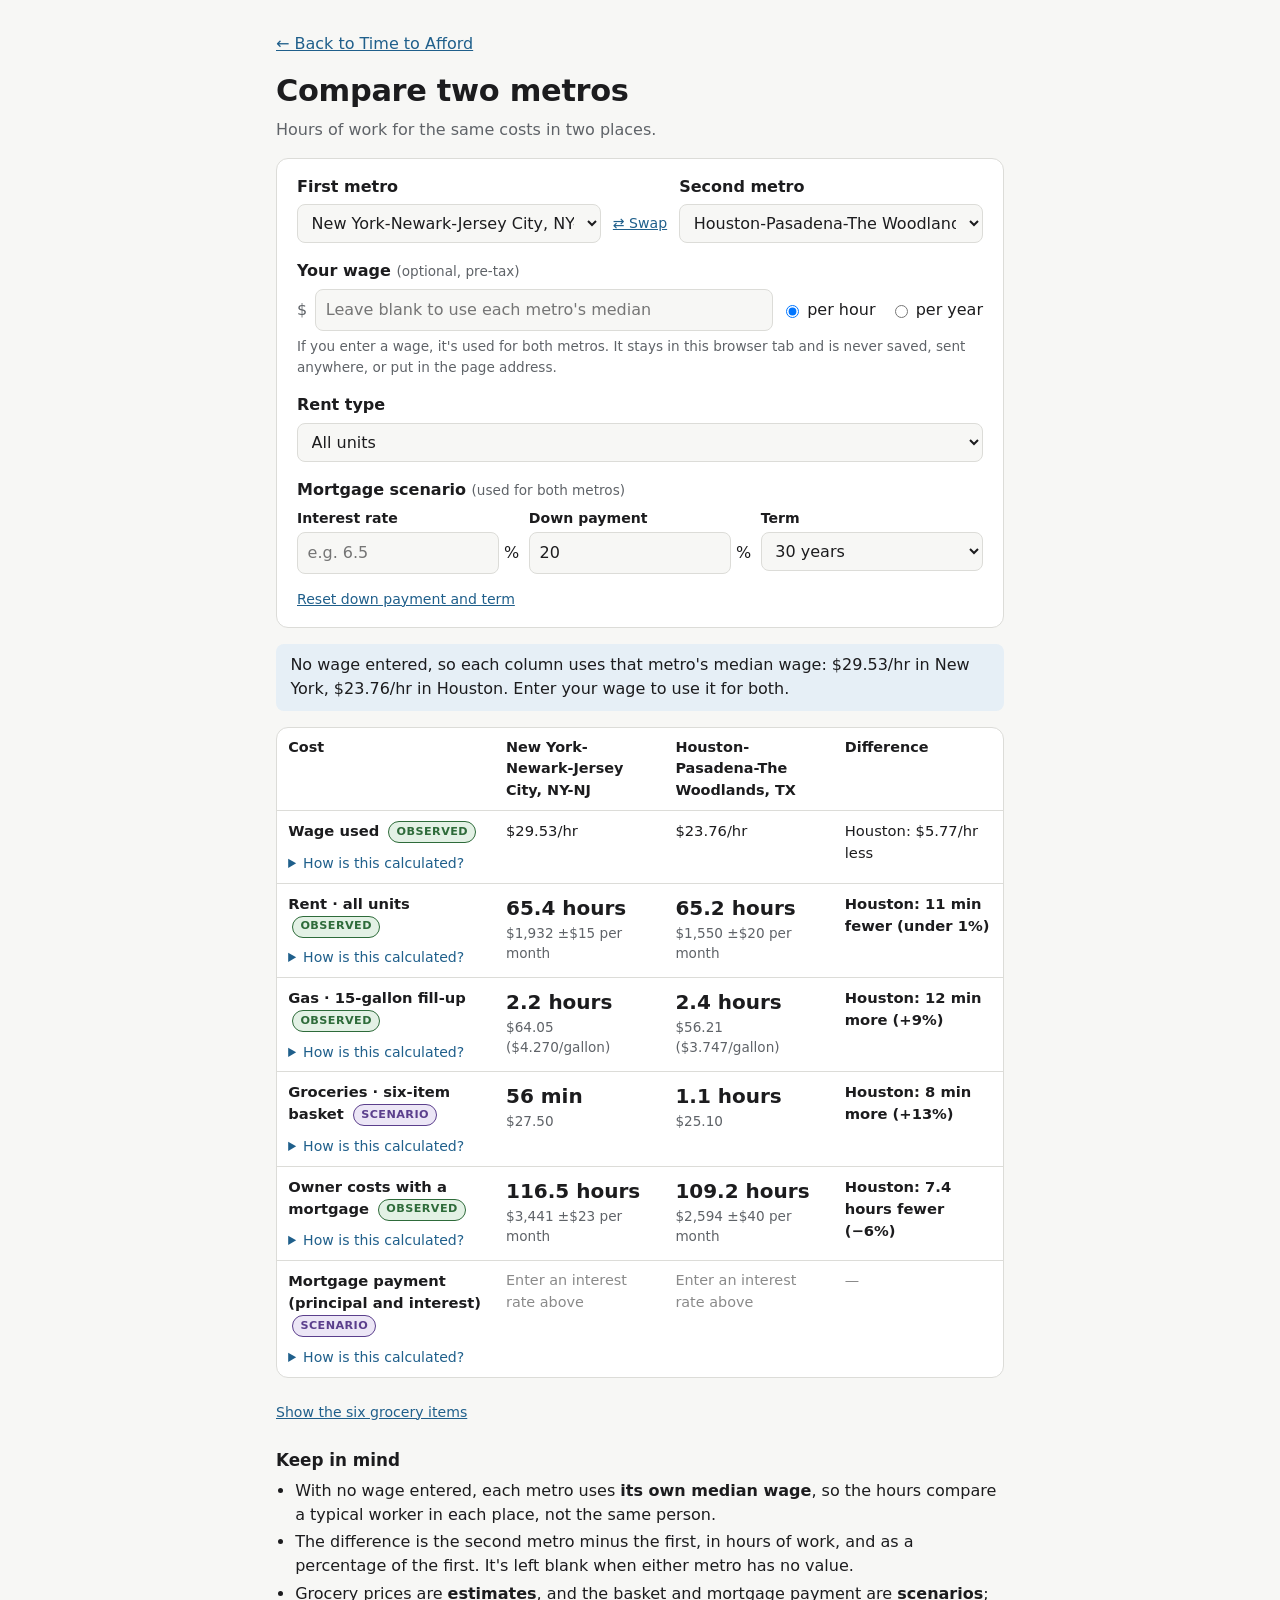
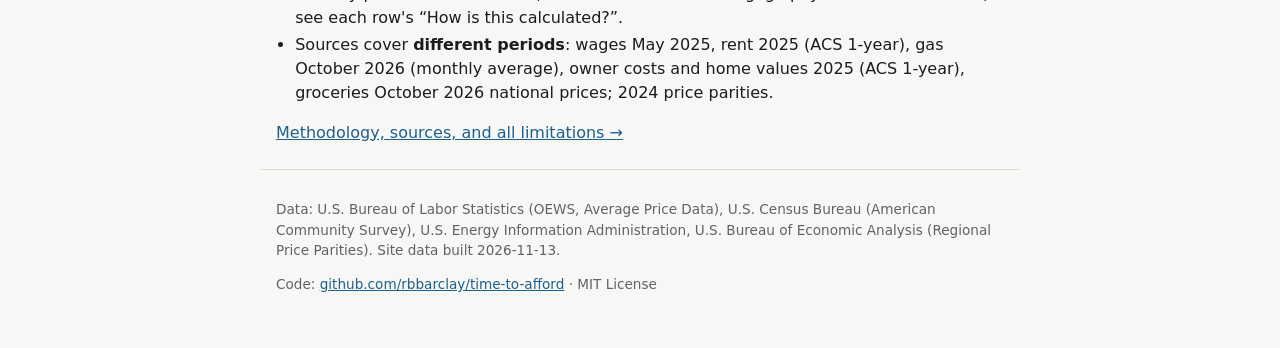
==== web/compare.html @ b3056f2d "Add two-metro comparison page (comparison view, part 2) compare.html shows wage, rent, gas, grocery " ====
<!doctype html>
<html lang="en">
<head>
  <meta charset="utf-8">
  <meta name="viewport" content="width=device-width, initial-scale=1">
  <title>Compare two metros · Time to Afford</title>
  <meta name="description" content="Compare the hours of work it takes to afford rent, gas, groceries, and a home in two U.S. metro areas.">
  <link rel="stylesheet" href="styles.css">
  <script type="module" src="compare.js"></script>
</head>
<body>
  <header class="site-header">
    <p class="back"><a href="./">← Back to Time to Afford</a></p>
    <h1>Compare two metros</h1>
    <p class="tagline">Hours of work for the same costs in two places.</p>
  </header>

  <main>
    <!-- Not a <form> and inputs have no name attribute: nothing can be submitted or placed in a URL. -->
    <section class="controls" aria-label="Inputs">
      <div class="pair-row">
        <div class="field">
          <label for="metro-a">First metro</label>
          <select id="metro-a" disabled><option>Loading metros…</option></select>
        </div>
        <button type="button" id="swap" class="link-button" aria-label="Swap the two metros">⇄ Swap</button>
        <div class="field">
          <label for="metro-b">Second metro</label>
          <select id="metro-b" disabled><option>Loading metros…</option></select>
        </div>
      </div>

      <div class="field">
        <label for="wage">Your wage <span class="hint">(optional, pre-tax)</span></label>
        <div class="wage-row">
          <span class="prefix" aria-hidden="true">$</span>
          <input id="wage" type="text" inputmode="decimal" autocomplete="off" spellcheck="false"
                 placeholder="Leave blank to use each metro's median" aria-describedby="wage-help wage-error">
          <fieldset class="unit" aria-label="Wage period">
            <label><input type="radio" id="unit-hour" checked> per hour</label>
            <label><input type="radio" id="unit-year"> per year</label>
          </fieldset>
        </div>
        <p id="wage-error" class="error" role="alert" hidden></p>
        <p id="wage-help" class="hint">If you enter a wage, it's used for both metros. It stays in this browser tab and
          is never saved, sent anywhere, or put in the page address.</p>
      </div>

      <div class="field">
        <label for="rent-measure">Rent type</label>
        <select id="rent-measure" disabled></select>
      </div>

      <div class="field">
        <span class="field-label">Mortgage scenario <span class="hint">(used for both metros)</span></span>
        <div class="mort-fields">
          <div class="field">
            <label for="mort-rate">Interest rate</label>
            <div class="suffix-row"><input id="mort-rate" type="text" inputmode="decimal" autocomplete="off"
              spellcheck="false" placeholder="e.g. 6.5" aria-describedby="mort-error"><span aria-hidden="true">%</span></div>
          </div>
          <div class="field">
            <label for="mort-down">Down payment</label>
            <div class="suffix-row"><input id="mort-down" type="text" inputmode="decimal" autocomplete="off"
              spellcheck="false" aria-describedby="mort-error"><span aria-hidden="true">%</span></div>
          </div>
          <div class="field">
            <label for="mort-term">Term</label>
            <select id="mort-term">
              <option value="10">10 years</option><option value="15">15 years</option>
              <option value="20">20 years</option><option value="30">30 years</option>
            </select>
          </div>
        </div>
        <p id="mort-error" class="error" role="alert" hidden></p>
        <button type="button" id="mort-reset" class="link-button">Reset down payment and term</button>
      </div>
    </section>

    <p id="wage-note" class="wage-used" aria-live="polite"></p>

    <section aria-label="Comparison" aria-live="polite">
      <div class="compare-wrap">
        <table class="compare">
          <thead>
            <tr><th scope="col">Cost</th><th scope="col" id="head-a">First metro</th>
              <th scope="col" id="head-b">Second metro</th><th scope="col">Difference</th></tr>
          </thead>
          <tbody id="rows"></tbody>
          <tbody id="item-rows" class="item-rows" hidden></tbody>
        </table>
      </div>
      <p><button type="button" id="toggle-items" class="link-button" aria-controls="item-rows" aria-expanded="false">
        Show the six grocery items</button></p>
    </section>

    <section class="limits" aria-labelledby="limits-h">
      <h2 id="limits-h">Keep in mind</h2>
      <ul>
        <li>With no wage entered, each metro uses <strong>its own median wage</strong>, so the hours compare a typical
          worker in each place, not the same person.</li>
        <li>The difference is the second metro minus the first, in hours of work, and as a percentage of the first.
          It's left blank when either metro has no value.</li>
        <li>Grocery prices are <strong>estimates</strong>, and the basket and mortgage payment are
          <strong>scenarios</strong>; see each row's “How is this calculated?”.</li>
        <li>Sources cover <strong>different periods</strong>: <span id="periods">…</span>.</li>
      </ul>
      <p><a href="methodology.html">Methodology, sources, and all limitations →</a></p>
    </section>
  </main>

  <footer class="site-footer">
    <p>Data: U.S. Bureau of Labor Statistics (OEWS, Average Price Data), U.S. Census Bureau (American Community
      Survey), U.S. Energy Information Administration, U.S. Bureau of Economic Analysis (Regional Price Parities).
      <span id="built"></span></p>
    <p>Code: <a href="https://github.com/rbbarclay/time-to-afford">github.com/rbbarclay/time-to-afford</a> · MIT License</p>
  </footer>
</body>
</html>
---- web/styles.css ----
:root {
  --bg: #f7f7f5;
  --surface: #ffffff;
  --text: #1c1c1e;
  --muted: #5f6368;
  --border: #dcdcd8;
  --accent: #1f5f8b;
  --accent-soft: #e6eff6;
  --error: #b3261e;
  --missing: #8a8a8a;
  color-scheme: light;
}
@media (prefers-color-scheme: dark) {
  :root {
    --bg: #141517;
    --surface: #1e1f22;
    --text: #ececec;
    --muted: #a3a6ab;
    --border: #34363a;
    --accent: #7cb7e3;
    --accent-soft: #1f2d38;
    --error: #f2948c;
    --missing: #8c8f94;
    color-scheme: dark;
  }
}

* { box-sizing: border-box; }
body {
  margin: 0;
  background: var(--bg);
  color: var(--text);
  font: 16px/1.5 system-ui, -apple-system, "Segoe UI", Roboto, sans-serif;
}
main, .site-header, .site-footer { max-width: 760px; margin: 0 auto; padding: 0 1rem; }
a { color: var(--accent); }
[hidden] { display: none !important; }

.site-header { padding-block: 2rem 1rem; }
.site-header h1 { margin: 0; font-size: 1.9rem; letter-spacing: -0.01em; }
.tagline { margin: .25rem 0 0; color: var(--muted); }

.controls {
  background: var(--surface);
  border: 1px solid var(--border);
  border-radius: 12px;
  padding: 1rem 1.25rem;
  display: grid;
  gap: 1rem;
}
.field > label { display: block; font-weight: 600; margin-bottom: .35rem; }
.hint { color: var(--muted); font-size: .85rem; font-weight: 400; margin: .35rem 0 0; }
select, input[type="text"] {
  font: inherit;
  color: inherit;
  background: var(--bg);
  border: 1px solid var(--border);
  border-radius: 8px;
  padding: .5rem .6rem;
  width: 100%;
}
select:focus, input:focus { outline: 2px solid var(--accent); outline-offset: 1px; }
.wage-row { display: flex; align-items: center; gap: .5rem; flex-wrap: wrap; }
.wage-row .prefix { color: var(--muted); }
.wage-row input[type="text"] { flex: 1 1 14rem; width: auto; }
.unit { border: 0; margin: 0; padding: 0; display: flex; gap: .9rem; }
.unit label { display: flex; align-items: center; gap: .3rem; font-weight: 400; white-space: nowrap; }
.error { color: var(--error); font-size: .9rem; margin: .35rem 0 0; }

.wage-used {
  margin: 1rem 0;
  padding: .6rem .9rem;
  background: var(--accent-soft);
  border-radius: 8px;
}

.cards { display: grid; grid-template-columns: repeat(auto-fit, minmax(260px, 1fr)); gap: 1rem; }
.card {
  background: var(--surface);
  border: 1px solid var(--border);
  border-radius: 12px;
  padding: 1rem 1.25rem;
}
.card h2 { margin: 0 0 .5rem; font-size: 1rem; text-transform: uppercase; letter-spacing: .06em; color: var(--muted); }
.card-sub { text-transform: none; letter-spacing: 0; font-weight: 400; }
.big { margin: 0; font-size: 2.2rem; font-weight: 700; line-height: 1.1; font-variant-numeric: tabular-nums; }
.big.small { font-size: 1.5rem; }
.per { margin: .1rem 0 0; color: var(--muted); }
.gas-pair { display: flex; gap: 1.5rem; flex-wrap: wrap; align-items: flex-end; }
.inputs { margin: .9rem 0 0; font-variant-numeric: tabular-nums; }
.source { margin: .35rem 0 0; color: var(--muted); font-size: .85rem; }
.card.is-missing .big { color: var(--missing); font-size: 1.4rem; }

.limits { margin: 1.5rem 0; }
.limits h2 { font-size: 1.05rem; margin-bottom: .4rem; }
.limits ul { margin: 0; padding-left: 1.2rem; }
.limits li { margin: .2rem 0; }

/* Methodology page */
.back { margin: 0 0 .75rem; }
.toc { margin: 0 0 1rem; font-size: .95rem; color: var(--muted); }
.prose section { margin: 0 0 1.75rem; }
.prose h2 { font-size: 1.35rem; margin: 0 0 .5rem; padding-top: .5rem; }
.prose h3 { font-size: 1.05rem; margin: 1rem 0 .3rem; }
.prose ul { padding-left: 1.2rem; }
.prose li { margin: .3rem 0; }
.example {
  background: var(--accent-soft);
  border-radius: 8px;
  padding: .7rem .9rem;
  font-variant-numeric: tabular-nums;
}
.table-wrap { overflow-x: auto; border: 1px solid var(--border); border-radius: 10px; background: var(--surface); }
table { border-collapse: collapse; width: 100%; min-width: 620px; font-size: .92rem; }
th, td { text-align: left; vertical-align: top; padding: .55rem .7rem; border-bottom: 1px solid var(--border); }
thead th { color: var(--muted); font-weight: 600; font-size: .82rem; text-transform: uppercase; letter-spacing: .04em; }
tbody tr:last-child th, tbody tr:last-child td { border-bottom: 0; }

.site-footer { color: var(--muted); font-size: .85rem; padding-block: 1rem 2.5rem; border-top: 1px solid var(--border); margin-top: 1rem; }

/* Value tiers and method details (step 6) */
:root { --observed: #2e6b3a; --observed-bg: #e3f1e5; --estimated: #8a5a00; --estimated-bg: #fbf0d9;
  --scenario: #5b3f8c; --scenario-bg: #ece6f6; }
@media (prefers-color-scheme: dark) {
  :root { --observed: #9fd8a9; --observed-bg: #1f3324; --estimated: #f0c674; --estimated-bg: #3a2f17;
    --scenario: #c7b3ee; --scenario-bg: #2c2440; }
}
.tier {
  display: inline-block; vertical-align: middle; margin-left: .25rem;
  font-size: .7rem; font-weight: 600; letter-spacing: .04em; text-transform: uppercase;
  padding: .1rem .45rem; border-radius: 999px; border: 1px solid currentColor; cursor: help;
}
.tier-observed { color: var(--observed); background: var(--observed-bg); }
.tier-estimated { color: var(--estimated); background: var(--estimated-bg); }
.tier-scenario { color: var(--scenario); background: var(--scenario-bg); }
.wage-used p { margin: 0; }
.method { margin: .6rem 0 0; font-size: .88rem; }
.method summary { cursor: pointer; color: var(--accent); }
.method > div { margin-top: .4rem; padding: .5rem .7rem; border-left: 3px solid var(--border); }
.method p { margin: 0 0 .3rem; }
.method ul { margin: 0 0 .3rem; padding-left: 1.1rem; overflow-wrap: anywhere; }
.method-entry + .method-entry { margin-top: .6rem; }

.card.wide { grid-column: 1 / -1; }
.card h3 { margin: 0 0 .4rem; font-size: .95rem; }
.scenario {
  margin-top: 1rem; padding: .8rem 1rem; border-radius: 10px;
  border: 1px dashed var(--scenario); background: var(--surface);
}
.assumptions { margin: .2rem 0 0; padding-left: 1.1rem; font-size: .88rem; }
.table-wrap.compact table { min-width: 0; }
.table-wrap.compact td { font-variant-numeric: tabular-nums; white-space: nowrap; }
.home-grid { display: grid; grid-template-columns: repeat(auto-fit, minmax(260px, 1fr)); gap: 1rem; align-items: start; }
.home-grid .scenario { margin-top: 0; }
.mort-fields { display: grid; grid-template-columns: repeat(auto-fit, minmax(7rem, 1fr)); gap: .6rem; margin: .4rem 0; }
.mort-fields .field > label { font-size: .88rem; margin-bottom: .2rem; }
.suffix-row { display: flex; align-items: center; gap: .3rem; }
.suffix-row input { flex: 1; min-width: 0; }
.link-button { background: none; border: 0; padding: 0; margin-top: .5rem; font: inherit; font-size: .88rem;
  color: var(--accent); text-decoration: underline; cursor: pointer; }

/* Comparison page */
.field-label { display: block; font-weight: 600; margin-bottom: .35rem; }
.pair-row { display: grid; grid-template-columns: 1fr auto 1fr; gap: .75rem; align-items: end; }
.pair-row .link-button { margin: 0 0 .6rem; white-space: nowrap; }
.compare-wrap { background: var(--surface); border: 1px solid var(--border); border-radius: 12px; }
table.compare { min-width: 0; table-layout: fixed; }
table.compare thead th:first-child { width: 30%; }
table.compare thead th { text-transform: none; letter-spacing: 0; font-size: .9rem; color: var(--text); }
table.compare tbody th { font-weight: 600; }
table.compare tbody th .method { font-weight: 400; }
.cmp-hours { display: block; font-size: 1.25rem; font-weight: 700; font-variant-numeric: tabular-nums; }
.cmp-cost { display: block; color: var(--muted); font-size: .85rem; font-variant-numeric: tabular-nums; }
table.compare td.is-missing { color: var(--missing); font-size: .9rem; }
.diff-more, .diff-less { font-weight: 600; }
.item-rows th, .item-rows td { font-size: .9rem; }
.item-rows th { padding-left: 1.4rem; font-weight: 400; }
.item-rows .cmp-hours { font-size: 1rem; }
.nav-links { margin: .6rem 0 0; }

@media (max-width: 620px) {
  .pair-row { grid-template-columns: 1fr; }
  .pair-row .link-button { justify-self: start; margin: 0; }
  table.compare, table.compare tbody, table.compare tr, table.compare th, table.compare td { display: block; width: 100%; }
  table.compare thead { position: absolute; width: 1px; height: 1px; overflow: hidden; clip: rect(0 0 0 0); }
  table.compare tr { border-bottom: 1px solid var(--border); padding: .4rem 0; }
  table.compare tbody th, table.compare td { border: 0; padding: .3rem .8rem; }
  table.compare td::before { content: attr(data-label); display: block; color: var(--muted); font-size: .75rem;
    text-transform: uppercase; letter-spacing: .04em; }
  .item-rows th { padding-left: .8rem; }
}
.item-rows tr.items-head th { padding-left: .7rem; font-weight: 600; background: var(--bg); border-top: 2px solid var(--border); }
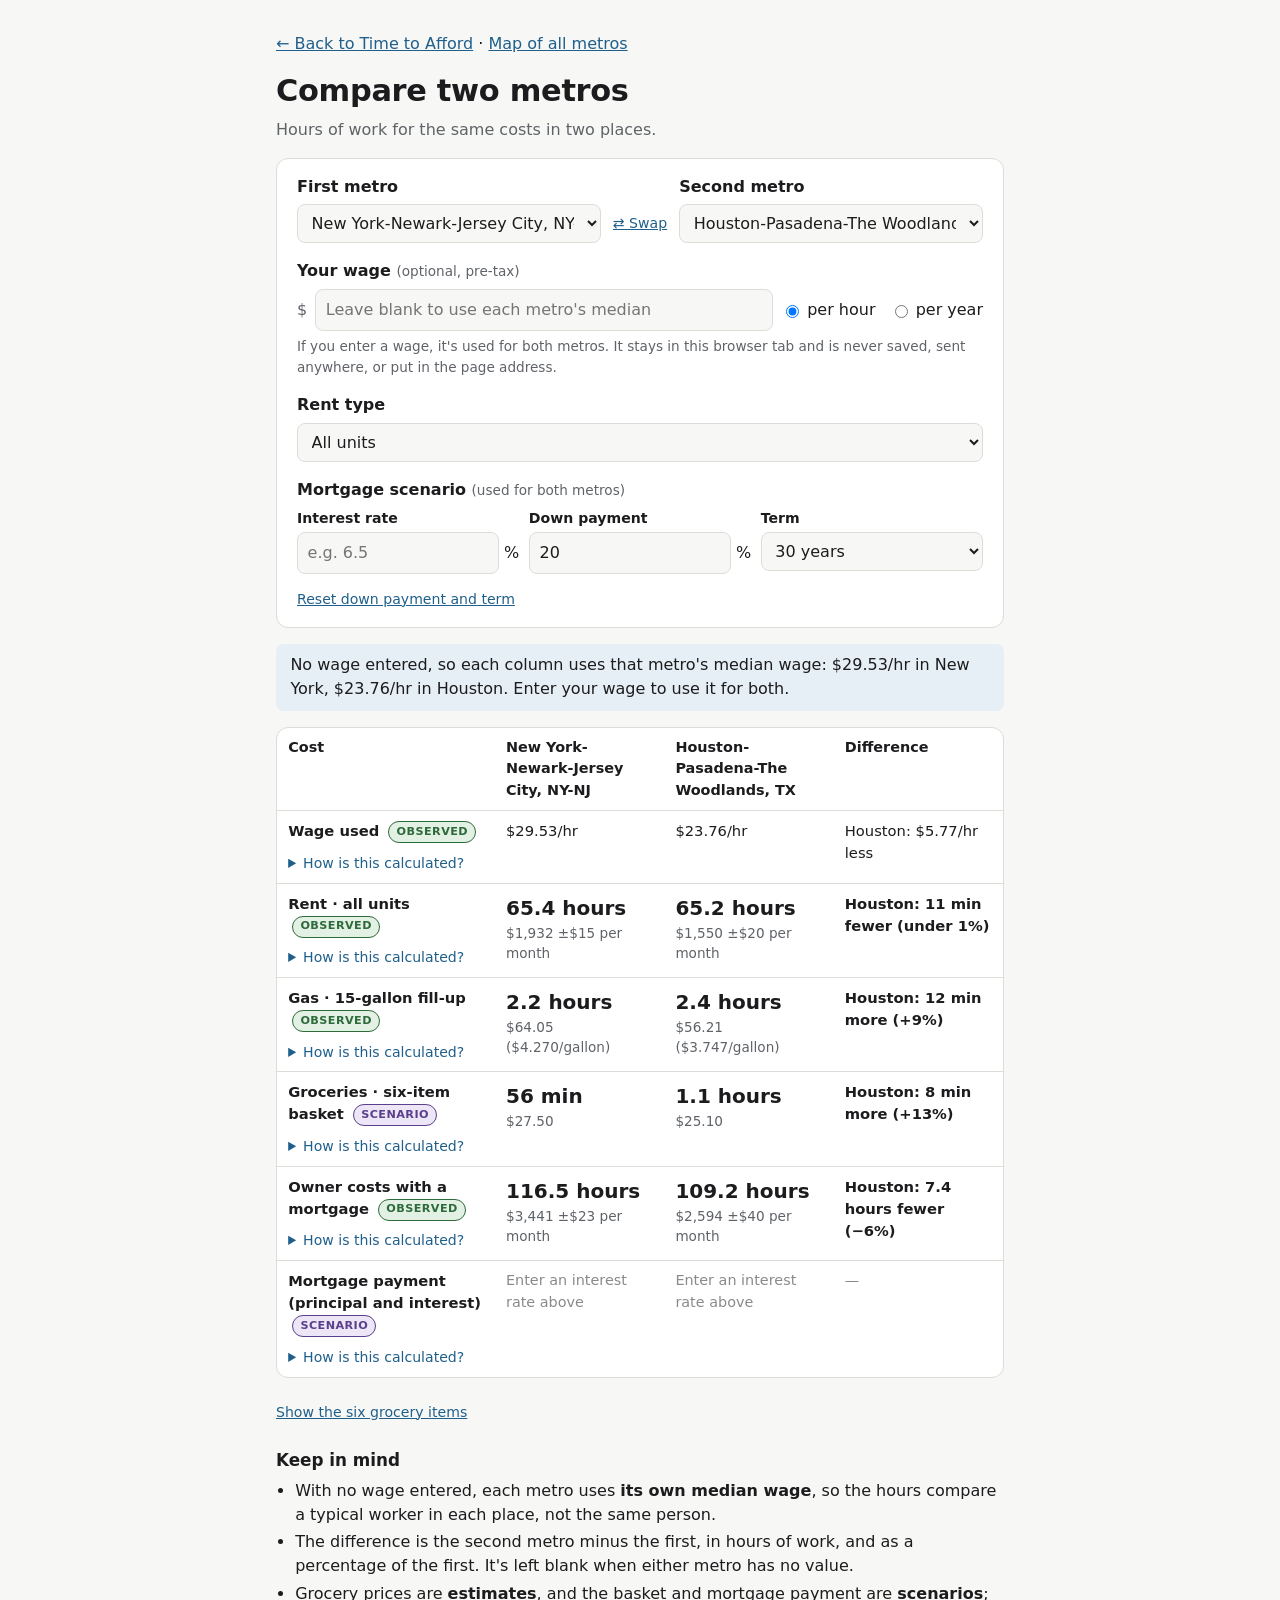
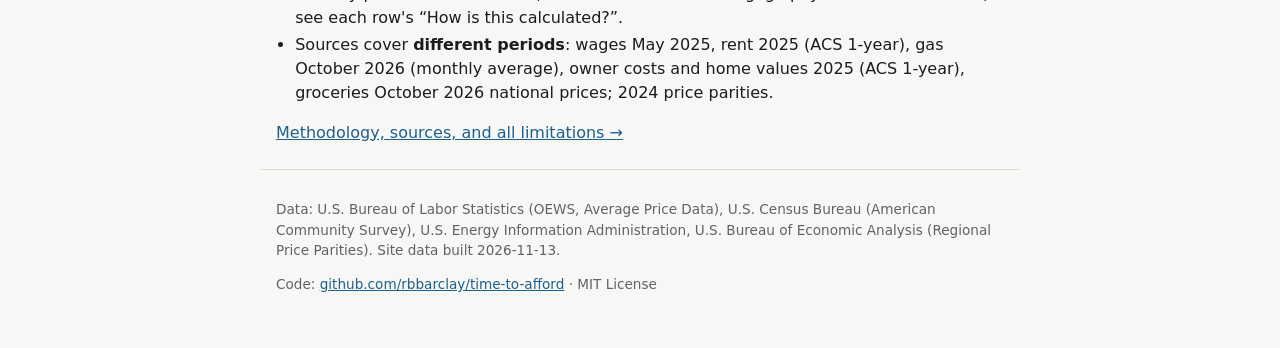
==== commit d9fab4f3: "Add map page: hours of work by metro in five equal-count groups (map, part 3) map.html draws the bui" ====
--- a/web/compare.html
+++ b/web/compare.html
@@ -10,7 +10,7 @@
 </head>
 <body>
   <header class="site-header">
-    <p class="back"><a href="./">← Back to Time to Afford</a></p>
+    <p class="back"><a href="./">← Back to Time to Afford</a> · <a href="map.html">Map of all metros</a></p>
     <h1>Compare two metros</h1>
     <p class="tagline">Hours of work for the same costs in two places.</p>
   </header>
--- a/web/styles.css
+++ b/web/styles.css
@@ -190,3 +190,36 @@
   .item-rows th { padding-left: .8rem; }
 }
 .item-rows tr.items-head th { padding-left: .7rem; font-weight: 600; background: var(--bg); border-top: 2px solid var(--border); }
+
+/* Map page. Ordinal blue ramp, validated (dataviz validate_palette.js --ordinal):
+   light #86b6ef → #104281 on #ffffff; dark #184f95 → #9ec5f4 on #1e1f22. */
+:root { --g0: #86b6ef; --g1: #5598e7; --g2: #2a78d6; --g3: #1c5cab; --g4: #104281;
+  --map-land: #ecebe7; --map-line: #ffffff; }
+@media (prefers-color-scheme: dark) {
+  :root { --g0: #184f95; --g1: #256abf; --g2: #3987e5; --g3: #6da7ec; --g4: #9ec5f4;
+    --map-land: #2a2b2f; --map-line: #1e1f22; }
+}
+.page-wide main, .page-wide .site-header, .page-wide .site-footer { max-width: 980px; }
+.map-controls { grid-template-columns: repeat(auto-fit, minmax(220px, 1fr)); align-items: start; }
+.map-card { margin: 1rem 0; background: var(--surface); border: 1px solid var(--border); border-radius: 12px; padding: 1rem 1.25rem; }
+.map-title { margin: 0; font-size: 1.1rem; }
+.map-card > .hint { margin-top: .2rem; }
+.legend { display: flex; flex-wrap: wrap; gap: .4rem 1rem; margin: .7rem 0 .4rem; font-size: .85rem; font-variant-numeric: tabular-nums; }
+.legend-item { display: inline-flex; align-items: center; gap: .35rem; }
+.map-wrap { position: relative; }
+#map { display: block; width: 100%; height: auto; touch-action: manipulation; }
+.state { fill: var(--map-land); stroke: var(--map-line); stroke-width: .8; fill-rule: evenodd; }
+.inset-frame { fill: none; stroke: var(--border); stroke-width: 1; stroke-dasharray: 3 2; }
+.inset-label { fill: var(--muted); font-size: 9px; }
+.dot { stroke: var(--surface); stroke-width: 1; }
+.dot.g0 { fill: var(--g0); } .dot.g1 { fill: var(--g1); } .dot.g2 { fill: var(--g2); }
+.dot.g3 { fill: var(--g3); } .dot.g4 { fill: var(--g4); }
+.dot.dot-none { fill: var(--surface); stroke: var(--missing); stroke-width: 1.3; }
+.dot-selected { fill: none; stroke: var(--text); stroke-width: 2; pointer-events: none; }
+.map-tip { position: absolute; pointer-events: none; background: var(--surface); color: var(--text);
+  border: 1px solid var(--border); border-radius: 8px; padding: .35rem .55rem; font-size: .82rem;
+  box-shadow: 0 2px 8px rgb(0 0 0 / .15); max-width: 16rem; display: grid; gap: .1rem; z-index: 2; }
+.detail { margin: 1rem 0; }
+.detail h2 { text-transform: none; letter-spacing: 0; color: var(--text); font-size: 1.05rem; }
+.detail.is-missing .big { color: var(--missing); font-size: 1.4rem; }
+.visually-hidden { position: absolute; width: 1px; height: 1px; overflow: hidden; clip: rect(0 0 0 0); white-space: nowrap; }
